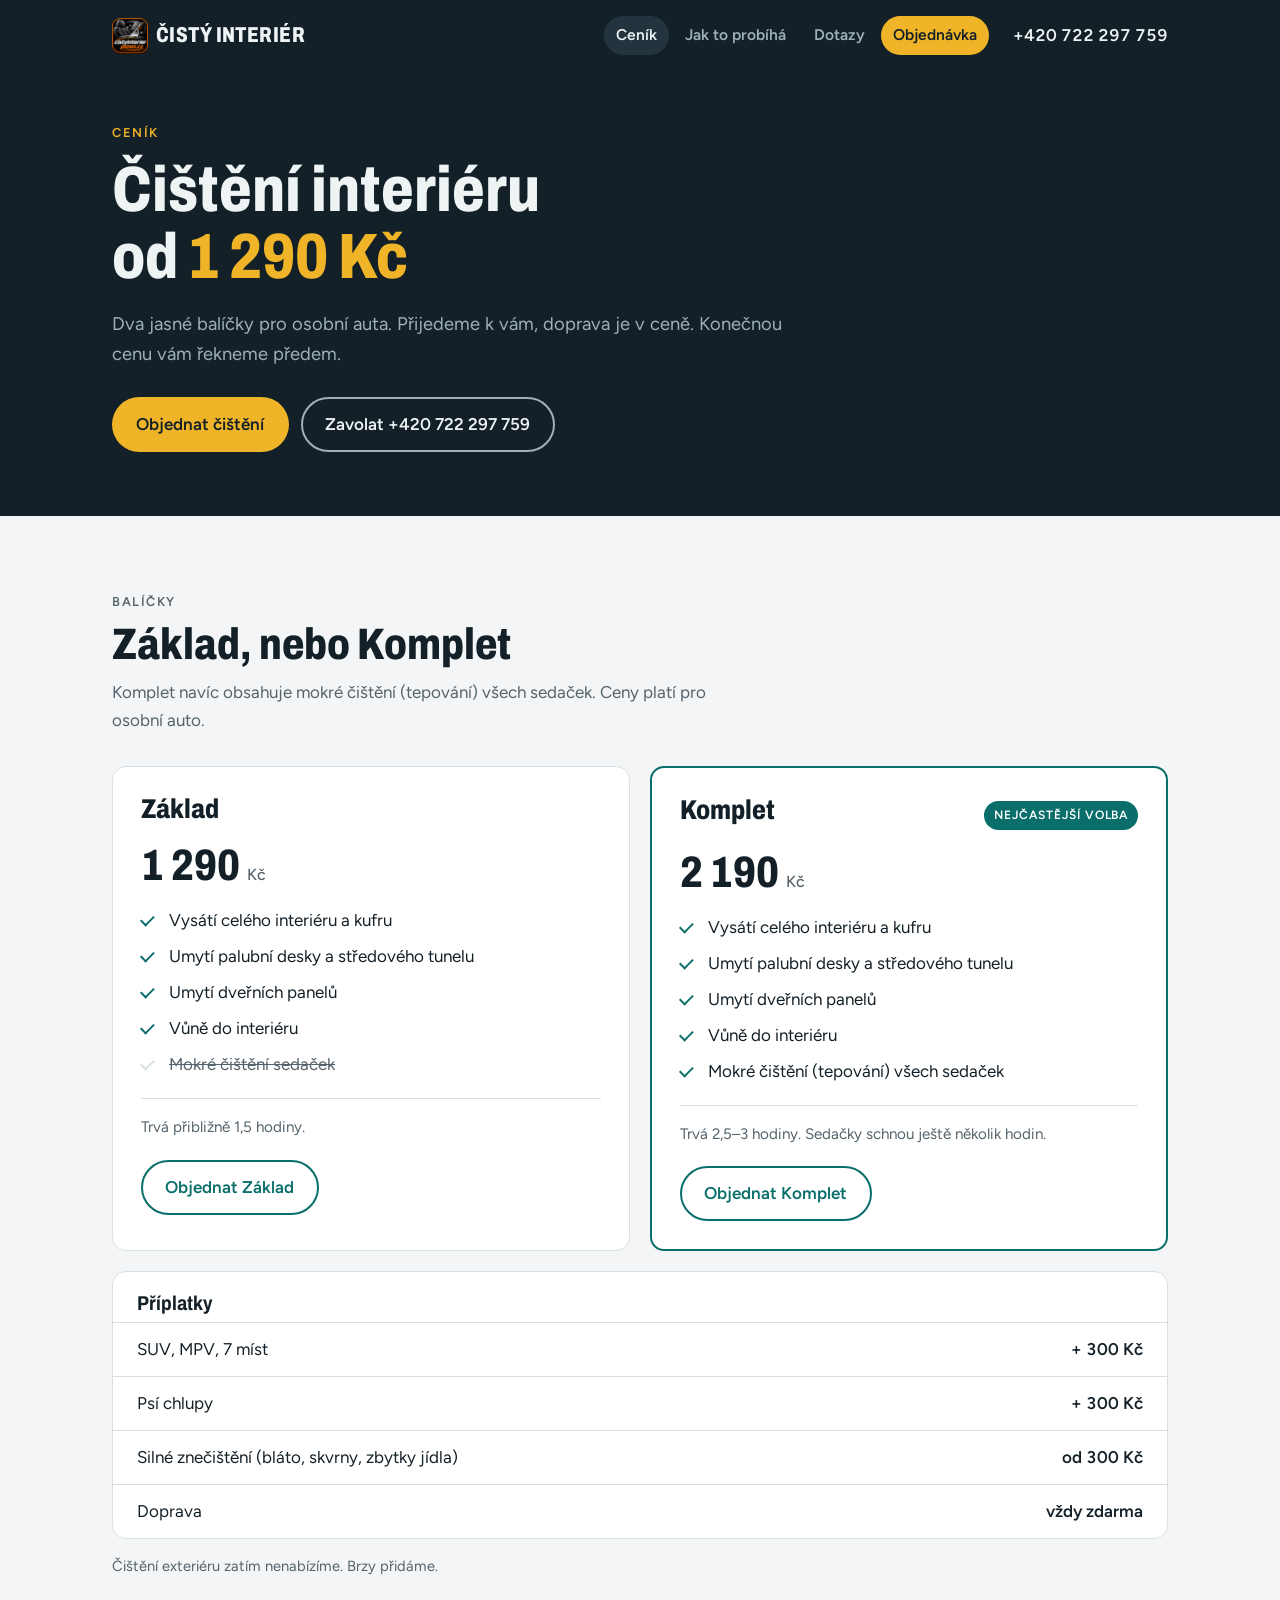
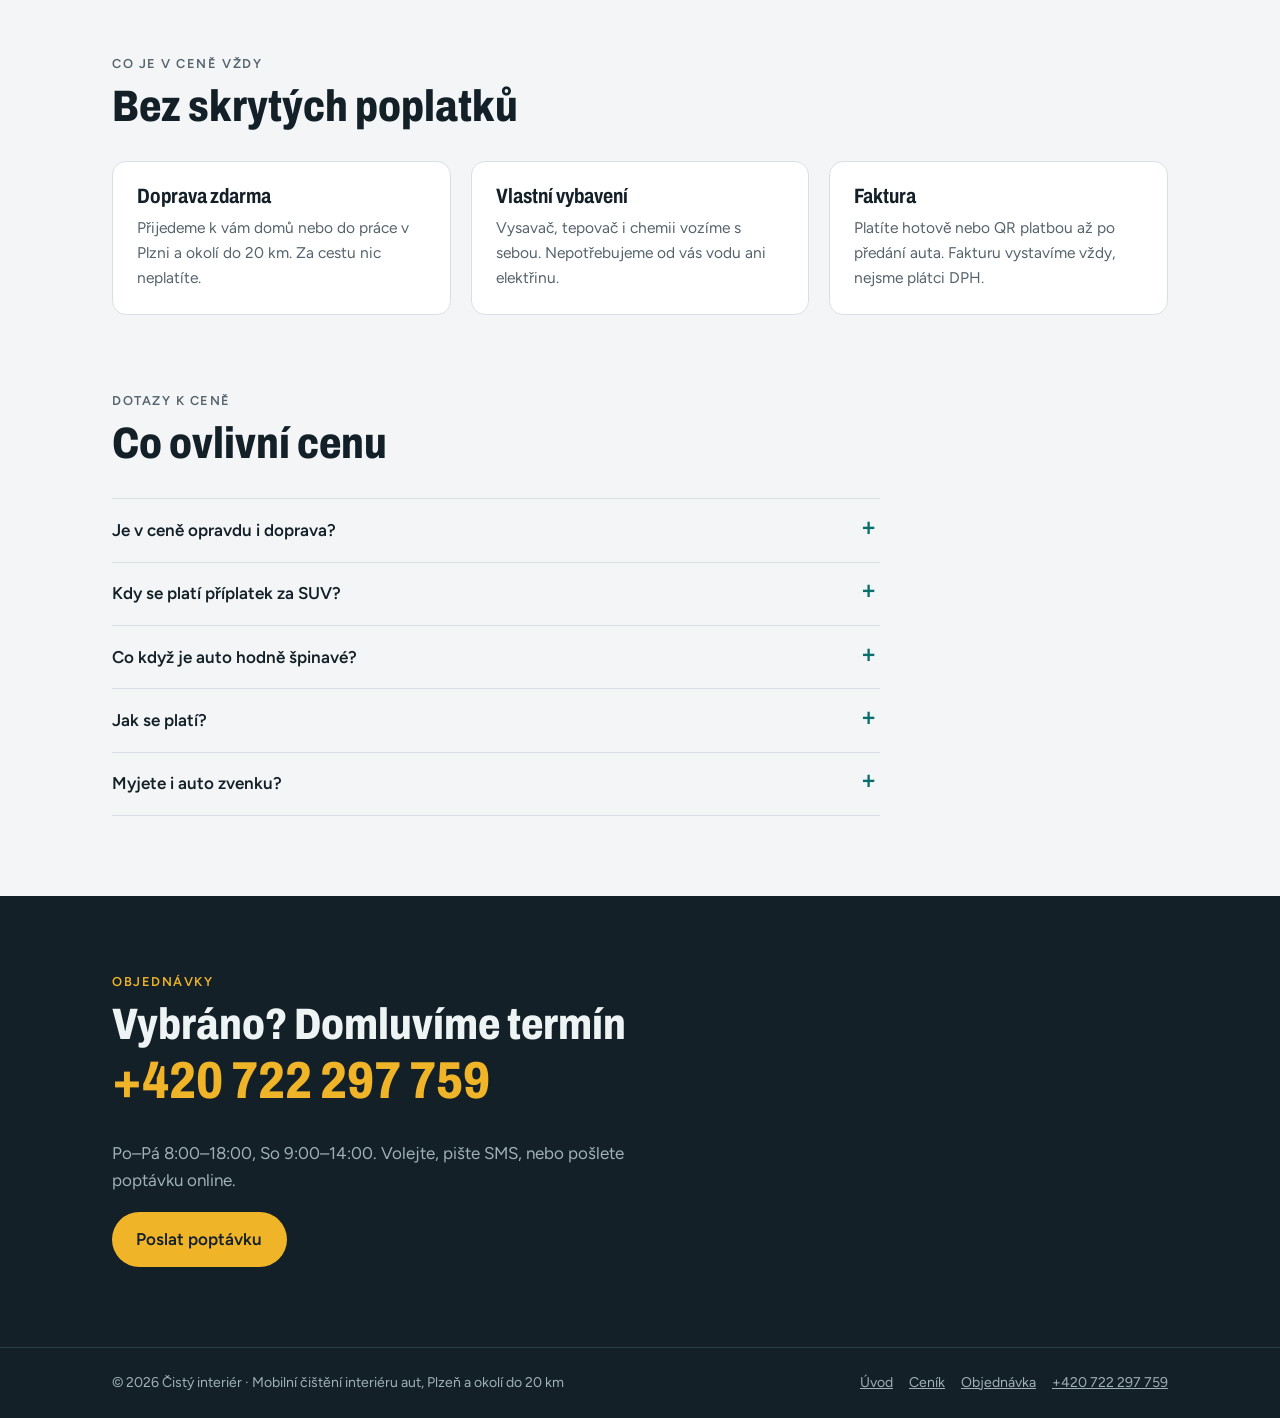
==== cenik.html @ ee3aa47a "Add Ceník and Objednávka pages, navbar, shared CSS/JS" ====
<!doctype html>
<html lang="cs">
<head>
<!-- Google tag (gtag.js) -->
<script async src="https://www.googletagmanager.com/gtag/js?id=AW-18550688496"></script>
<script>
  window.dataLayer = window.dataLayer || [];
  function gtag(){dataLayer.push(arguments);}
  gtag('js', new Date());

  gtag('config', 'AW-18550688496');
</script>
<meta charset="utf-8">
<meta name="viewport" content="width=device-width, initial-scale=1, viewport-fit=cover">
<title>Ceník čištění interiéru auta Plzeň | Čistý interiér</title>
<meta name="description" content="Ceník mobilního čištění interiéru auta v Plzni: Základ 1 290 Kč, Komplet s tepováním sedaček 2 190 Kč. Doprava vždy zdarma.">
<meta property="og:title" content="Ceník – Čistý interiér Plzeň">
<meta property="og:description" content="Ceník mobilního čištění interiéru auta v Plzni: Základ 1 290 Kč, Komplet s tepováním sedaček 2 190 Kč. Doprava vždy zdarma.">
<meta property="og:locale" content="cs_CZ">
<meta property="og:url" content="https://cistyinterierplzen.cz/cenik">
<meta property="og:type" content="website">
<meta property="og:image" content="https://cistyinterierplzen.cz/og-image.jpg">
<meta property="og:image:width" content="1672">
<meta property="og:image:height" content="941">
<meta name="twitter:card" content="summary_large_image">
<meta name="theme-color" content="#142028">
<link rel="icon" href="/favicon.ico" sizes="any">
<link rel="icon" type="image/png" sizes="32x32" href="/favicon-32.png">
<link rel="apple-touch-icon" href="/apple-touch-icon.png">
<link rel="canonical" href="https://cistyinterierplzen.cz/cenik">
<link rel="preconnect" href="https://fonts.googleapis.com">
<link rel="preconnect" href="https://fonts.gstatic.com" crossorigin>
<link rel="stylesheet" href="https://fonts.googleapis.com/css2?family=Archivo:wdth,wght@75..100,600..800&family=Figtree:wght@400;500;600&display=swap">
<link rel="stylesheet" href="/site.css">
</head>
<body>

<header class="top">
  <div class="wrap">
    <div class="top-bar">
      <a class="logo" href="/"><img class="logo-img" src="/favicon-32.png" srcset="/apple-touch-icon.png 2x" width="36" height="36" alt="">Čistý interiér</a>
      <nav class="nav" aria-label="Hlavní menu">
        <a href="/cenik" aria-current="page">Ceník</a>
        <a href="/#prubeh">Jak to probíhá</a>
        <a href="/#dotazy">Dotazy</a>
        <a href="/objednavka" class="nav-cta">Objednávka</a>
      </nav>
      <a class="top-phone" href="tel:+420722297759">+420 722 297 759</a>
    </div>
    <div class="page-hero">
      <p class="eyebrow" style="color:var(--signal)">Ceník</p>
      <h1>Čištění interiéru od <em>1 290 Kč</em></h1>
      <p class="lead">Dva jasné balíčky pro osobní auta. Přijedeme k vám, doprava je v ceně. Konečnou cenu vám řekneme předem.</p>
      <div class="cta-row">
        <a class="btn btn-primary" href="/objednavka">Objednat čištění</a>
        <a class="btn btn-ghost" href="tel:+420722297759">Zavolat +420 722 297 759</a>
      </div>
    </div>
  </div>
</header>

<main>
<section>
  <div class="wrap">
    <div class="section-head">
      <p class="eyebrow">Balíčky</p>
      <h2>Základ, nebo Komplet</h2>
      <p>Komplet navíc obsahuje mokré čištění (tepování) všech sedaček. Ceny platí pro osobní auto.</p>
    </div>
    <div class="prices">
      <article class="price">
        <div class="price-top"><h3>Základ</h3></div>
        <div class="amount">1 290 <small>Kč</small></div>
        <ul>
          <li>Vysátí celého interiéru a kufru</li>
          <li>Umytí palubní desky a středového tunelu</li>
          <li>Umytí dveřních panelů</li>
          <li>Vůně do interiéru</li>
          <li class="no">Mokré čištění sedaček</li>
        </ul>
        <p class="time">Trvá přibližně 1,5 hodiny.</p>
        <a class="btn btn-outline" href="/objednavka?balicek=zaklad">Objednat Základ</a>
      </article>
      <article class="price featured">
        <div class="price-top"><h3>Komplet</h3><span class="tag">Nejčastější volba</span></div>
        <div class="amount">2 190 <small>Kč</small></div>
        <ul>
          <li>Vysátí celého interiéru a kufru</li>
          <li>Umytí palubní desky a středového tunelu</li>
          <li>Umytí dveřních panelů</li>
          <li>Vůně do interiéru</li>
          <li>Mokré čištění (tepování) všech sedaček</li>
        </ul>
        <p class="time">Trvá 2,5–3 hodiny. Sedačky schnou ještě několik hodin.</p>
        <a class="btn btn-outline" href="/objednavka?balicek=komplet">Objednat Komplet</a>
      </article>
    </div>
    <div class="extras">
      <table>
        <caption>Příplatky</caption>
        <tbody>
          <tr><td>SUV, MPV, 7 míst</td><td>+ 300 Kč</td></tr>
          <tr><td>Psí chlupy</td><td>+ 300 Kč</td></tr>
          <tr><td>Silné znečištění (bláto, skvrny, zbytky jídla)</td><td>od 300 Kč</td></tr>
          <tr><td>Doprava</td><td>vždy zdarma</td></tr>
        </tbody>
      </table>
    </div>
    <p class="note">Čištění exteriéru zatím nenabízíme. Brzy přidáme.</p>
  </div>
</section>

<section style="padding-top:0">
  <div class="wrap">
    <div class="section-head">
      <p class="eyebrow">Co je v ceně vždy</p>
      <h2>Bez skrytých poplatků</h2>
    </div>
    <div class="cards">
      <div class="card">
        <h3>Doprava zdarma</h3>
        <p>Přijedeme k vám domů nebo do práce v Plzni a okolí do 20 km. Za cestu nic neplatíte.</p>
      </div>
      <div class="card">
        <h3>Vlastní vybavení</h3>
        <p>Vysavač, tepovač i chemii vozíme s sebou. Nepotřebujeme od vás vodu ani elektřinu.</p>
      </div>
      <div class="card">
        <h3>Faktura</h3>
        <p>Platíte hotově nebo QR platbou až po předání auta. Fakturu vystavíme vždy, nejsme plátci DPH.</p>
      </div>
    </div>
  </div>
</section>

<section style="padding-top:0">
  <div class="wrap">
    <div class="section-head">
      <p class="eyebrow">Dotazy k ceně</p>
      <h2>Co ovlivní cenu</h2>
    </div>
    <div class="faq">
      <details>
        <summary>Je v ceně opravdu i doprava?</summary>
        <p>Ano. Za dopravu v Plzni a okolí do 20 km neplatíte nic navíc.</p>
      </details>
      <details>
        <summary>Kdy se platí příplatek za SUV?</summary>
        <p>U větších aut – SUV, MPV a vozů se 7 místy – je víc sedaček i plochy, proto + 300 Kč.</p>
      </details>
      <details>
        <summary>Co když je auto hodně špinavé?</summary>
        <p>Bláto, skvrny nebo zbytky jídla znamenají víc práce. Příplatek od 300 Kč vám řekneme předem, ideálně podle fotky.</p>
      </details>
      <details>
        <summary>Jak se platí?</summary>
        <p>Hotově nebo QR platbou na místě po předání auta. Vždy vystavíme fakturu, nejsme plátci DPH.</p>
      </details>
      <details>
        <summary>Myjete i auto zvenku?</summary>
        <p>Zatím ne, čistíme jen interiér. Čištění exteriéru brzy přidáme.</p>
      </details>
    </div>
  </div>
</section>
</main>

<section class="contact">
  <div class="wrap contact-grid">
    <div>
      <p class="eyebrow" style="color:var(--signal)">Objednávky</p>
      <h2 style="margin-top:0.75rem">Vybráno? Domluvíme termín</h2>
      <a class="big-phone" href="tel:+420722297759">+420 722 297 759</a>
      <p>Po–Pá 8:00–18:00, So 9:00–14:00. Volejte, pište SMS, nebo pošlete poptávku online.</p>
      <div class="cta-row" style="margin-top:1rem">
        <a class="btn btn-primary" href="/objednavka">Poslat poptávku</a>
      </div>
    </div>
  </div>
</section>

<footer>
  <div class="wrap">
    <span>© 2026 Čistý interiér · Mobilní čištění interiéru aut, Plzeň a okolí do 20 km</span>
    <nav aria-label="Odkazy v patičce"><a href="/">Úvod</a><a href="/cenik">Ceník</a><a href="/objednavka">Objednávka</a><a href="tel:+420722297759">+420 722 297 759</a></nav>
  </div>
</footer>

<script src="/site.js" defer></script>
</body>
</html>
---- site.css ----
/* Čistý interiér – sdílené styly pro všechny stránky. */
:root {
  --bg: #f3f5f6;
  --surface: #ffffff;
  --ink: #142028;
  --muted: #55636c;
  --line: #d9e0e3;
  --accent: #0a6e6a;
  --accent-ink: #ffffff;
  --signal: #f0b429;
  --band: #142028;
  --band-ink: #eef3f4;
  --band-muted: #9fb0b8;
  --display: "Archivo", "Arial Narrow", system-ui, sans-serif;
  --body: "Figtree", system-ui, -apple-system, "Segoe UI", sans-serif;
  color-scheme: light;
}
@media (prefers-color-scheme: dark) {
  :root:not([data-theme="light"]) {
    --bg: #0f171c; --surface: #17222a; --ink: #e8eef0; --muted: #9fb0b8; --line: #26353e;
    --accent: #3fb8b0; --accent-ink: #08201f; --signal: #f0b429; --band: #0a1115; --band-ink: #eef3f4; --band-muted: #8a9ca5;
    color-scheme: dark;
  }
}
:root[data-theme="dark"] {
  --bg: #0f171c; --surface: #17222a; --ink: #e8eef0; --muted: #9fb0b8; --line: #26353e;
  --accent: #3fb8b0; --accent-ink: #08201f; --signal: #f0b429; --band: #0a1115; --band-ink: #eef3f4; --band-muted: #8a9ca5;
  color-scheme: dark;
}

* { box-sizing: border-box; }
html { -webkit-text-size-adjust: 100%; scroll-behavior: smooth; }
@media (prefers-reduced-motion: reduce) { html { scroll-behavior: auto; } }
body {
  margin: 0; background: var(--bg); color: var(--ink);
  font: 400 1.0625rem/1.6 var(--body);
}
img { max-width: 100%; }
a { color: var(--accent); }
a:focus-visible, button:focus-visible, summary:focus-visible { outline: 3px solid var(--signal); outline-offset: 3px; border-radius: 4px; }
[id] { scroll-margin-top: 1rem; }

.wrap {
  max-width: 68rem; margin: 0 auto;
  padding-left: max(16px, env(safe-area-inset-left, 0px));
  padding-right: max(16px, env(safe-area-inset-right, 0px));
}
h1, h2, h3 { font-family: var(--display); font-stretch: 80%; line-height: 1.05; text-wrap: balance; margin: 0; }
h2 { font-size: clamp(2rem, 5vw, 2.75rem); font-weight: 800; }
.eyebrow { font: 600 0.8rem/1 var(--body); letter-spacing: 0.12em; text-transform: uppercase; color: var(--accent); margin: 0; }
section { padding-block: clamp(3rem, 8vw, 5rem); }
.section-head { display: grid; gap: 0.75rem; margin-bottom: 2rem; max-width: 40rem; }
.section-head p { margin: 0; color: var(--muted); }

/* Header + navigation */
.top { background: var(--band); color: var(--band-ink); }
.top-bar { display: flex; justify-content: space-between; align-items: center; gap: 0.5rem 1.5rem; padding-block: 1rem; flex-wrap: wrap; }
.logo { font: 800 1.35rem/1 var(--display); font-stretch: 75%; letter-spacing: 0.02em; text-transform: uppercase; color: var(--band-ink); text-decoration: none; display: flex; align-items: center; gap: 0.5rem; }
.logo-img { width: 2.25rem; height: 2.25rem; border-radius: 8px; flex: none; }
.top-phone { color: var(--band-ink); text-decoration: none; font-weight: 600; font-variant-numeric: tabular-nums; white-space: nowrap; }
.nav { display: flex; align-items: center; gap: 0.25rem; margin-left: auto; }
.nav a { color: var(--band-muted); text-decoration: none; font-weight: 600; font-size: 0.97rem; padding: 0.45rem 0.75rem; border-radius: 999px; white-space: nowrap; }
.nav a:hover { color: var(--band-ink); }
.nav a[aria-current="page"] { color: var(--band-ink); background: #24343e; }
.nav a.nav-cta { background: var(--signal); color: #142028; }
.nav a.nav-cta[aria-current="page"] { background: var(--signal); color: #142028; }
@media (max-width: 860px) {
  .nav { order: 3; width: calc(100% + 1.2rem); margin: 0 -0.6rem; overflow-x: auto; scrollbar-width: none; -webkit-overflow-scrolling: touch; }
  .nav::-webkit-scrollbar { display: none; }
}
@media (max-width: 560px) {
  .top-bar { flex-wrap: wrap; row-gap: 0.75rem; }
  .logo { font-size: 1.1rem; }
  .logo-img { width: 1.9rem; height: 1.9rem; }
  .nav { gap: 0; }
  .nav a { font-size: 0.9rem; padding: 0.45rem 0.6rem; }
}

.banner { margin: 0 0 clamp(2.5rem, 6vw, 4rem); }
.banner img { display: block; width: 100%; height: auto; border-radius: 14px; }

/* Hero (homepage) */
.hero { padding-block: clamp(2.5rem, 7vw, 4.5rem) clamp(3rem, 8vw, 5rem); display: grid; gap: 2.5rem; grid-template-columns: minmax(0, 1.3fr) minmax(0, 1fr); align-items: end; }
.hero h1 { font-size: clamp(2.6rem, 8vw, 4.75rem); font-weight: 800; }
.hero h1 em, .page-hero h1 em { font-style: normal; color: var(--signal); }
.hero-lead { color: var(--band-muted); font-size: 1.15rem; max-width: 34rem; margin: 1.25rem 0 2rem; }
.cta-row { display: flex; flex-wrap: wrap; gap: 0.75rem; }
.btn { display: inline-flex; align-items: center; justify-content: center; min-height: 3rem; padding: 0.75rem 1.4rem; border-radius: 999px; font-weight: 600; text-decoration: none; border: 2px solid transparent; }
.btn-primary { background: var(--signal); color: #142028; }
.btn-ghost { border-color: var(--band-muted); color: var(--band-ink); }
.btn-outline { border-color: var(--accent); color: var(--accent); }
.hero-facts { list-style: none; margin: 0; padding: 0; display: grid; gap: 0; border-top: 1px solid #2c3c46; }
.hero-facts li { display: flex; justify-content: space-between; gap: 1rem; padding: 0.9rem 0; border-bottom: 1px solid #2c3c46; }
.hero-facts span { color: var(--band-muted); }
.hero-facts strong { font-family: var(--display); font-stretch: 85%; font-size: 1.2rem; font-variant-numeric: tabular-nums; text-align: right; }

/* Page hero (subpages) */
.page-hero { padding-block: clamp(2rem, 6vw, 3.5rem) clamp(2.5rem, 7vw, 4rem); max-width: 44rem; }
.page-hero h1 { font-size: clamp(2.4rem, 7vw, 4rem); font-weight: 800; margin-top: 1rem; }
.page-hero p.lead { color: var(--band-muted); font-size: 1.15rem; margin: 1.25rem 0 0; }
.page-hero .cta-row { margin-top: 1.75rem; }

/* What's included */
.includes { display: grid; grid-template-columns: repeat(4, minmax(0, 1fr)); gap: 1px; background: var(--line); border: 1px solid var(--line); border-radius: 14px; overflow: hidden; }
.include { background: var(--surface); padding: 1.5rem; display: grid; gap: 0.5rem; align-content: start; }
.include svg { width: 2rem; height: 2rem; stroke: var(--accent); fill: none; stroke-width: 1.8; stroke-linecap: round; stroke-linejoin: round; }
.include h3 { font-size: 1.35rem; font-weight: 700; }
.include p { margin: 0; color: var(--muted); font-size: 0.97rem; }

/* Pricing */
.prices { display: grid; grid-template-columns: repeat(2, minmax(0, 1fr)); gap: 1.25rem; }
.price { background: var(--surface); border: 1px solid var(--line); border-radius: 14px; padding: 1.75rem; display: grid; gap: 1.25rem; align-content: start; }
.price.featured { border: 2px solid var(--accent); }
.price-top { display: flex; justify-content: space-between; align-items: baseline; gap: 1rem; flex-wrap: wrap; }
.price h3 { font-size: 1.7rem; font-weight: 800; }
.tag { font-size: 0.75rem; font-weight: 600; letter-spacing: 0.08em; text-transform: uppercase; background: var(--accent); color: var(--accent-ink); padding: 0.3rem 0.6rem; border-radius: 999px; }
.amount { font: 800 2.75rem/1 var(--display); font-stretch: 80%; font-variant-numeric: tabular-nums; }
.amount small { font: 500 1rem var(--body); color: var(--muted); }
.price ul { list-style: none; margin: 0; padding: 0; display: grid; gap: 0.55rem; }
.price li { display: grid; grid-template-columns: 1.25rem minmax(0, 1fr); gap: 0.5rem; }
.price li::before { content: ""; width: 0.7rem; height: 0.4rem; border-left: 2px solid var(--accent); border-bottom: 2px solid var(--accent); transform: rotate(-45deg); margin-top: 0.5rem; }
.price li.no { color: var(--muted); text-decoration: line-through; }
.price li.no::before { border-color: var(--line); }
.price .time { color: var(--muted); font-size: 0.95rem; border-top: 1px solid var(--line); padding-top: 1rem; margin: 0; }
.price .btn { justify-self: start; }

.extras { margin-top: 1.25rem; background: var(--surface); border: 1px solid var(--line); border-radius: 14px; overflow-x: auto; }
.extras table { width: 100%; border-collapse: collapse; min-width: 18rem; }
.extras caption { text-align: left; padding: 1.25rem 1.5rem 0.5rem; font: 700 1.25rem var(--display); font-stretch: 85%; }
.extras td { padding: 0.8rem 1.5rem; border-top: 1px solid var(--line); }
.extras td:last-child { text-align: right; font-weight: 600; font-variant-numeric: tabular-nums; white-space: nowrap; }
.note { color: var(--muted); font-size: 0.92rem; margin: 1rem 0 0; }
.more-link { margin: 1.5rem 0 0; font-weight: 600; }

/* Info cards (subpages) */
.cards { display: grid; grid-template-columns: repeat(3, minmax(0, 1fr)); gap: 1.25rem; }
.card { background: var(--surface); border: 1px solid var(--line); border-radius: 14px; padding: 1.5rem; display: grid; gap: 0.5rem; align-content: start; }
.card h3 { font-size: 1.3rem; font-weight: 700; }
.card p { margin: 0; color: var(--muted); font-size: 0.97rem; }

/* Process */
.steps { list-style: none; margin: 0; padding: 0; display: grid; grid-template-columns: repeat(4, minmax(0, 1fr)); gap: 1.25rem; counter-reset: s; }
.step { counter-increment: s; display: grid; gap: 0.6rem; align-content: start; padding-top: 1.25rem; border-top: 3px solid var(--ink); }
.step::before { content: counter(s, decimal-leading-zero); font: 800 2.25rem/1 var(--display); font-stretch: 75%; color: var(--accent); }
.step h3 { font-size: 1.3rem; font-weight: 700; }
.step p { margin: 0; color: var(--muted); font-size: 0.97rem; }

/* FAQ */
.faq { display: grid; gap: 0; border-top: 1px solid var(--line); max-width: 48rem; }
.faq details { border-bottom: 1px solid var(--line); }
.faq summary { cursor: pointer; list-style: none; padding: 1.1rem 2.5rem 1.1rem 0; font-weight: 600; position: relative; }
.faq summary::-webkit-details-marker { display: none; }
.faq summary::after { content: "+"; position: absolute; right: 0.25rem; top: 0.85rem; font: 600 1.5rem var(--display); color: var(--accent); }
.faq details[open] summary::after { content: "–"; }
.faq details p { margin: 0 0 1.2rem; color: var(--muted); max-width: 42rem; }

/* Contact band + order form */
.contact { background: var(--band); color: var(--band-ink); }
.contact-grid { display: grid; grid-template-columns: minmax(0, 1.2fr) minmax(0, 1fr); gap: 2.5rem; align-items: start; }
.contact h2 { color: var(--band-ink); }
.contact p { color: var(--band-muted); }
.big-phone { display: inline-block; font: 800 clamp(2rem, 7vw, 3.25rem)/1 var(--display); font-stretch: 80%; color: var(--signal); text-decoration: none; font-variant-numeric: tabular-nums; margin: 0.5rem 0 1rem; }
.contact-list { list-style: none; margin: 1.5rem 0 0; padding: 0; display: grid; gap: 0; border-top: 1px solid #2c3c46; }
.contact-list li { display: flex; justify-content: space-between; gap: 1rem; padding: 0.8rem 0; border-bottom: 1px solid #2c3c46; color: var(--band-muted); }
.contact-list strong { color: var(--band-ink); text-align: right; }
.order { background: #1d2b34; border-radius: 14px; padding: 1.5rem; display: grid; gap: 1rem; }
.order h3 { font-size: 1.3rem; color: var(--band-ink); }
.order .row { display: grid; grid-template-columns: repeat(2, minmax(0, 1fr)); gap: 1rem; }
.field { display: grid; gap: 0.35rem; min-width: 0; }
.field label { font-size: 0.85rem; font-weight: 600; color: var(--band-muted); }
.field input, .field select, .field textarea { width: 100%; font: inherit; font-size: 1rem; color: #eef3f4; background: #142028; border: 1px solid #3a4c57; border-radius: 8px; padding: 0.7rem 0.8rem; }
.field input:focus, .field select:focus, .field textarea:focus { outline: 2px solid var(--signal); outline-offset: 1px; border-color: transparent; }
.field input[aria-invalid="true"] { border-color: #f07a6a; }
.hp { position: absolute; left: -9999px; width: 1px; height: 1px; overflow: hidden; }
.order button { justify-self: start; border: 0; cursor: pointer; font: inherit; font-weight: 600; }
.order button:disabled { opacity: 0.6; cursor: wait; }
.form-status { margin: 0; min-height: 1.5em; color: var(--band-ink); }
.form-status.ok { color: #7fd8a4; }
.form-status.err { color: #f6a394; }
@media (max-width: 560px) { .order .row { grid-template-columns: minmax(0, 1fr); } }

footer { background: var(--band); color: var(--band-muted); font-size: 0.88rem; border-top: 1px solid #2c3c46; }
footer .wrap { padding-block: 1.5rem; display: flex; justify-content: space-between; gap: 0.75rem 1.5rem; flex-wrap: wrap; }
footer nav { display: flex; gap: 1rem; flex-wrap: wrap; }
footer a { color: var(--band-muted); }

@media (max-width: 860px) {
  .hero, .contact-grid { grid-template-columns: minmax(0, 1fr); }
  .includes, .steps { grid-template-columns: repeat(2, minmax(0, 1fr)); }
  .cards { grid-template-columns: minmax(0, 1fr); }
}
@media (max-width: 560px) {
  .includes, .steps, .prices { grid-template-columns: minmax(0, 1fr); }
  .top-phone { font-size: 0.95rem; }
}
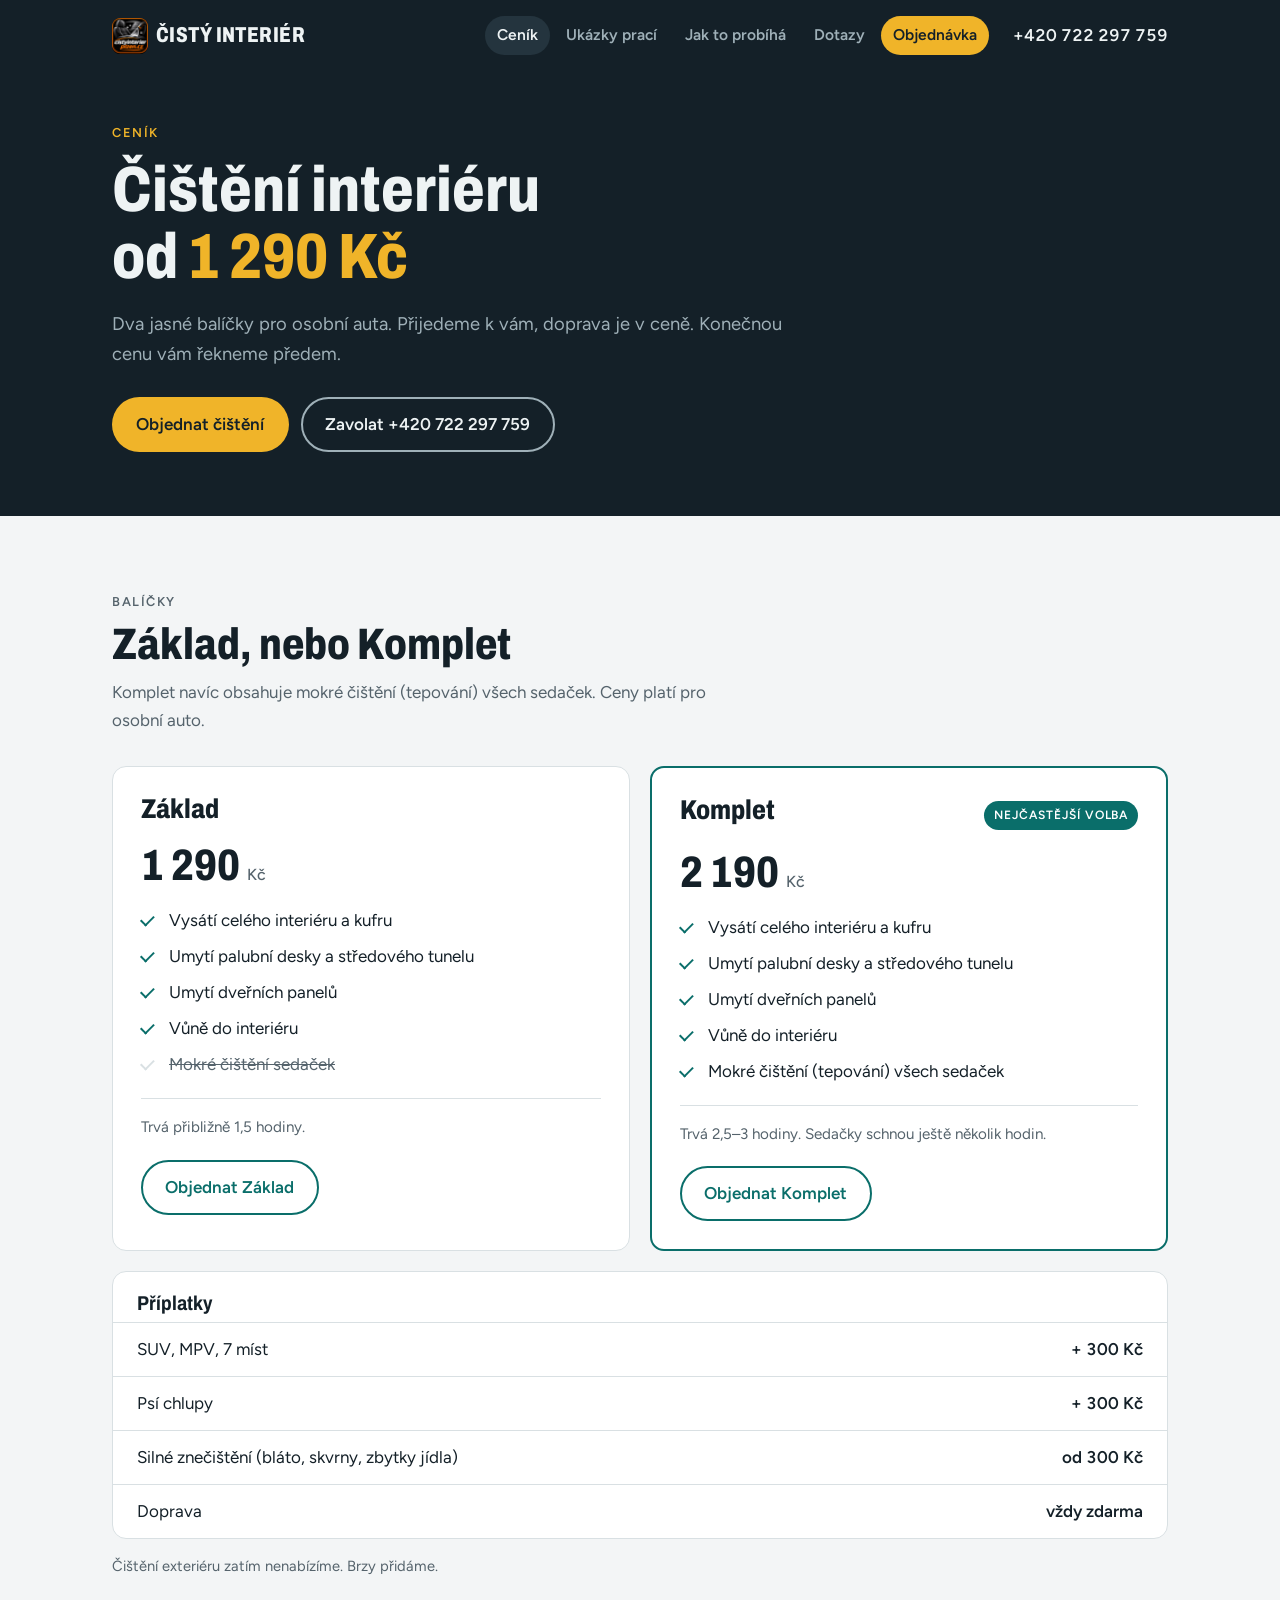
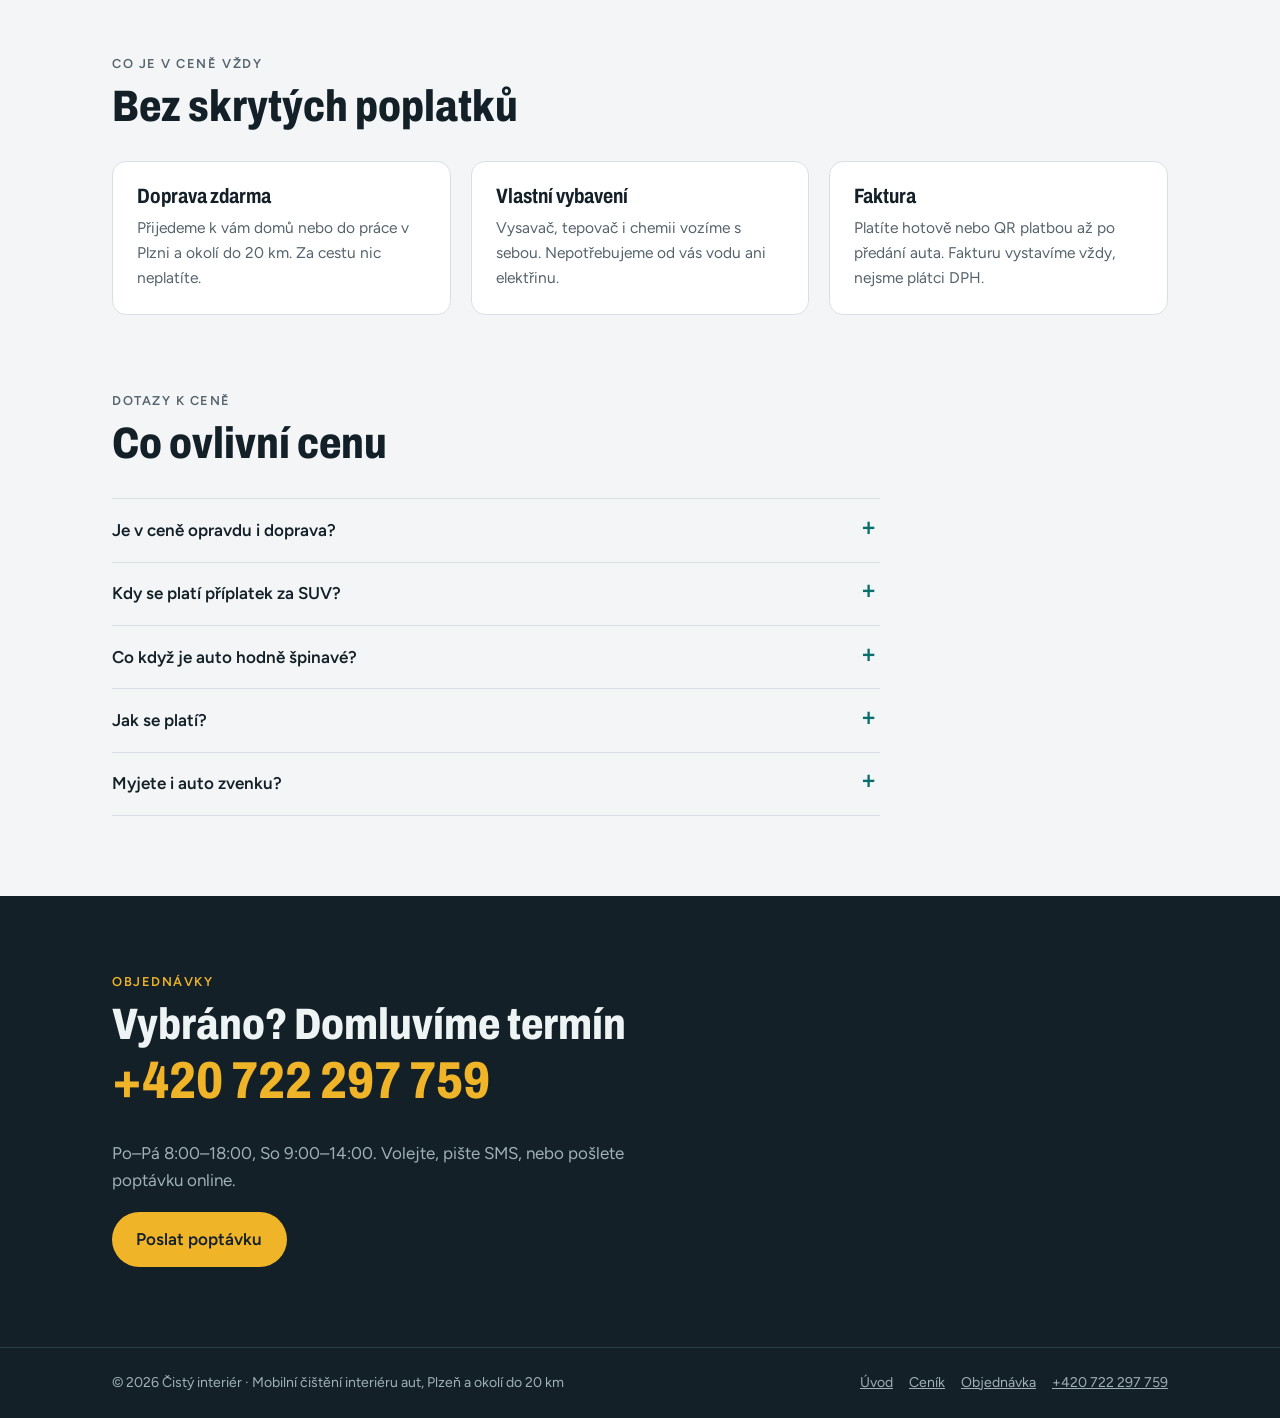
==== commit 0612ef16: "Add Ukázky prací section and menu link" ====
--- a/cenik.html
+++ b/cenik.html
@@ -41,6 +41,7 @@
       <a class="logo" href="/"><img class="logo-img" src="/favicon-32.png" srcset="/apple-touch-icon.png 2x" width="36" height="36" alt="">Čistý interiér</a>
       <nav class="nav" aria-label="Hlavní menu">
         <a href="/cenik" aria-current="page">Ceník</a>
+        <a href="/#ukazky">Ukázky prací</a>
         <a href="/#prubeh">Jak to probíhá</a>
         <a href="/#dotazy">Dotazy</a>
         <a href="/objednavka" class="nav-cta">Objednávka</a>
--- a/site.css
+++ b/site.css
@@ -193,3 +193,15 @@
   .includes, .steps, .prices { grid-template-columns: minmax(0, 1fr); }
   .top-phone { font-size: 0.95rem; }
 }
+
+/* Ukázky prací */
+.works { display: grid; grid-template-columns: repeat(3, minmax(0, 1fr)); gap: 1.25rem; }
+.work { background: var(--surface); border: 1px solid var(--line); border-radius: 14px; overflow: hidden; display: grid; align-content: start; }
+.work-photos { display: grid; grid-template-columns: 2fr 1fr; grid-template-rows: 1fr 1fr; gap: 2px; background: var(--line); aspect-ratio: 4 / 2.25; }
+.work-photos img { display: block; width: 100%; height: 100%; object-fit: cover; min-height: 0; }
+.work-photos img:first-child { grid-row: 1 / 3; }
+.work-text { padding: 1.1rem 1.25rem 1.35rem; display: grid; gap: 0.4rem; }
+.work h3 { font-size: 1.3rem; font-weight: 700; }
+.work h3 span { color: var(--muted); font-weight: 600; }
+.work p { margin: 0; color: var(--muted); font-size: 0.95rem; }
+@media (max-width: 860px) { .works { grid-template-columns: minmax(0, 1fr); max-width: 32rem; } }
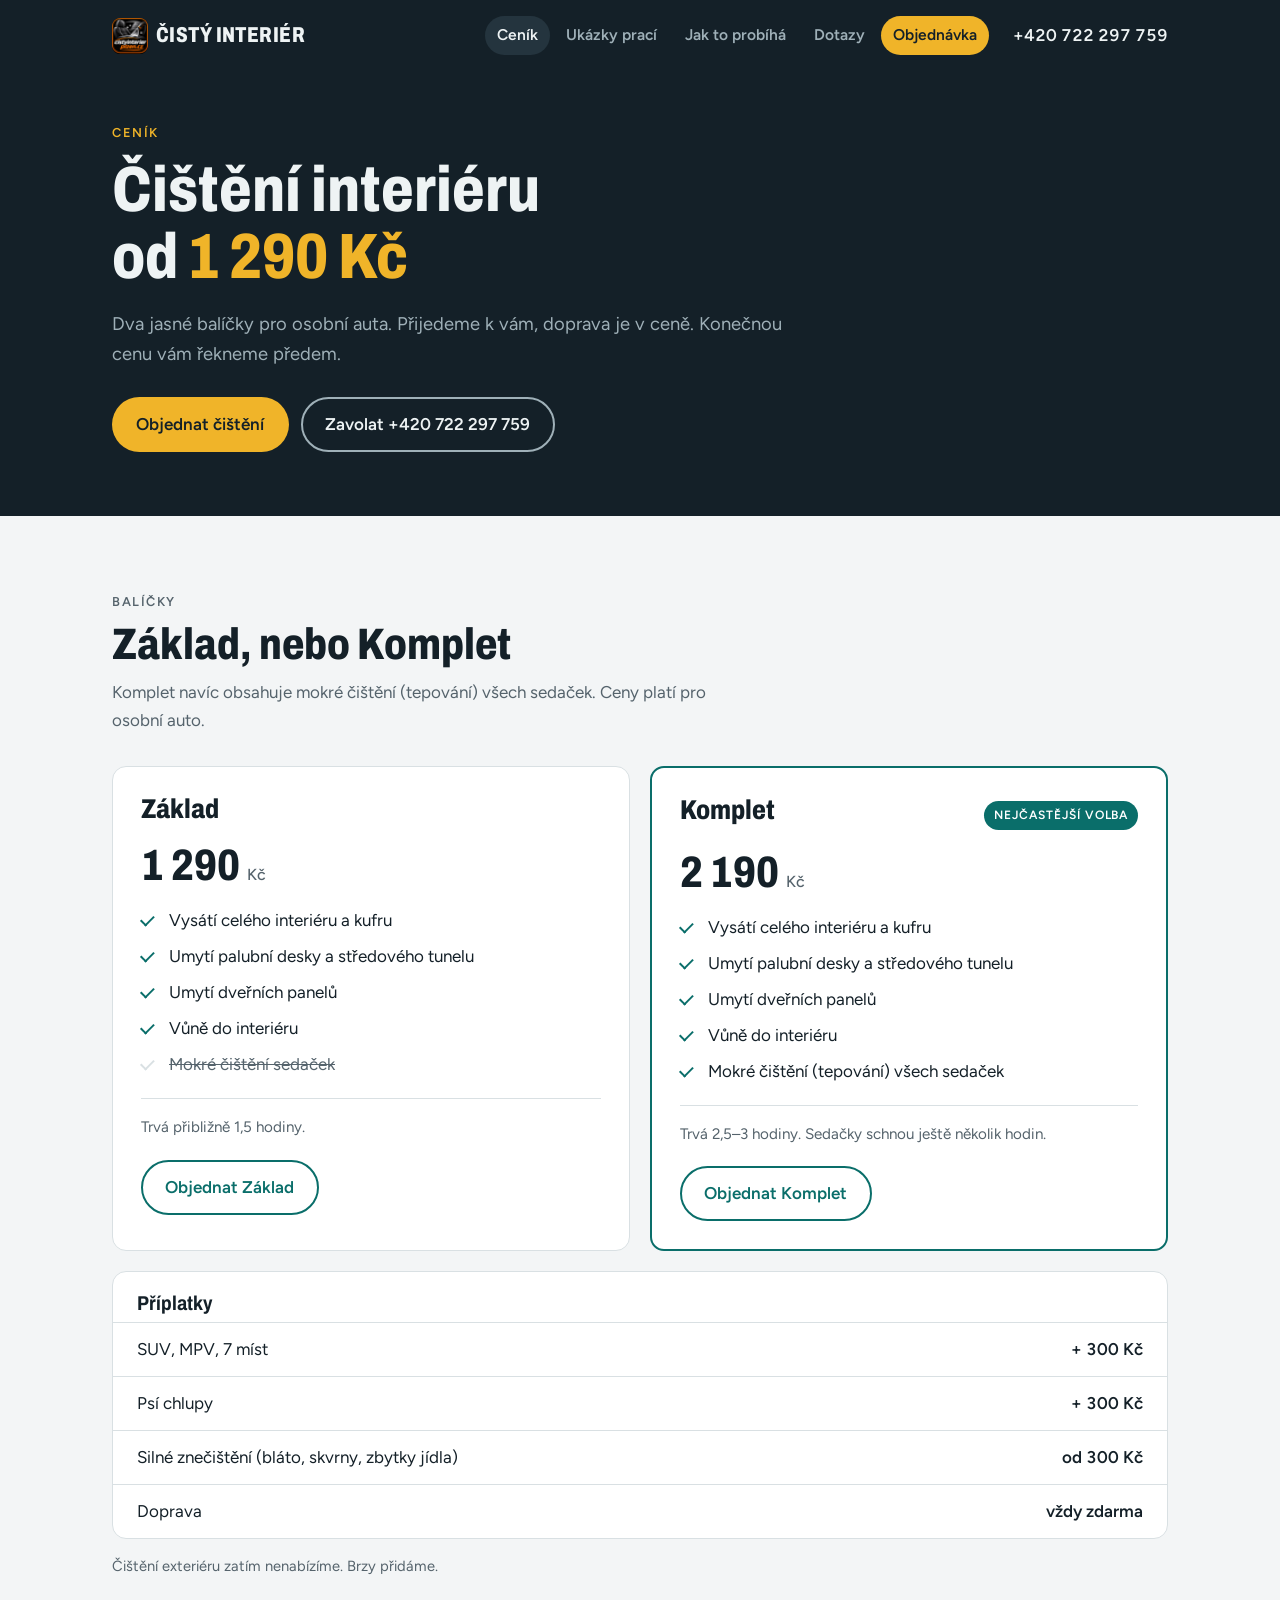
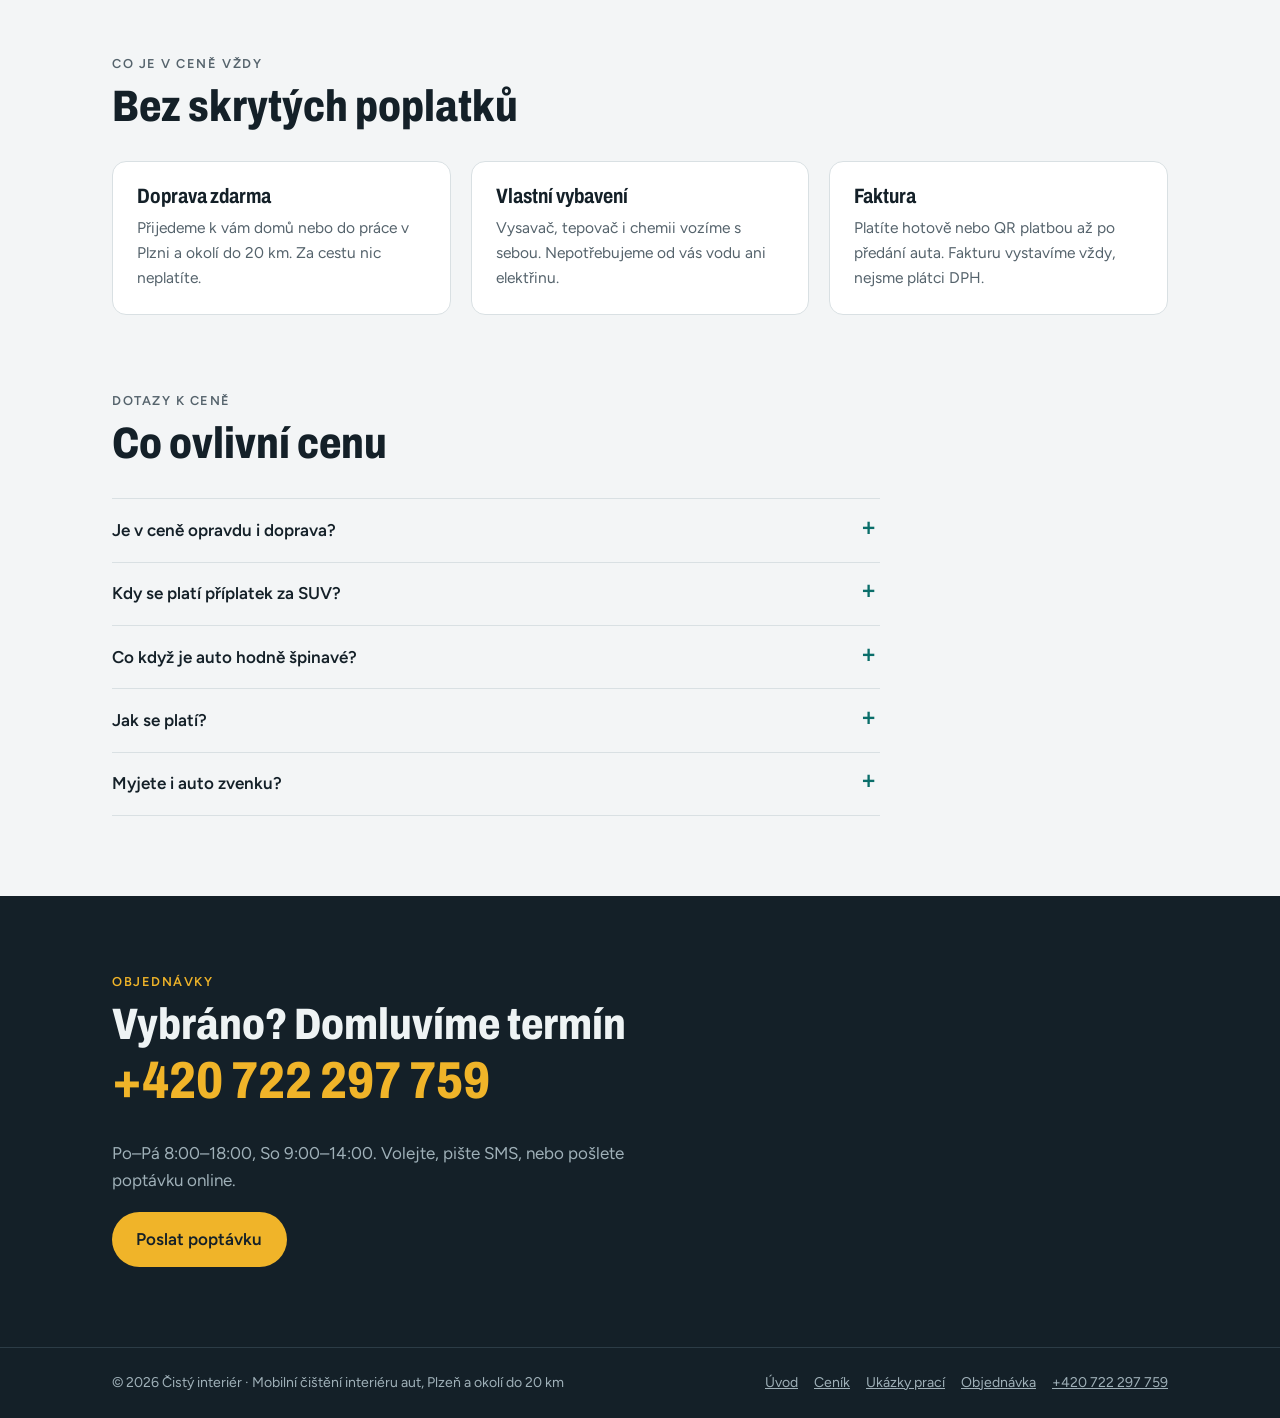
==== commit 4eb3c5ad: "Ukázky prací page with clickable cards and photo lightbox" ====
--- a/cenik.html
+++ b/cenik.html
@@ -31,7 +31,7 @@
 <link rel="preconnect" href="https://fonts.googleapis.com">
 <link rel="preconnect" href="https://fonts.gstatic.com" crossorigin>
 <link rel="stylesheet" href="https://fonts.googleapis.com/css2?family=Archivo:wdth,wght@75..100,600..800&family=Figtree:wght@400;500;600&display=swap">
-<link rel="stylesheet" href="/site.css">
+<link rel="stylesheet" href="/site.css?v=3">
 </head>
 <body>
 
@@ -41,7 +41,7 @@
       <a class="logo" href="/"><img class="logo-img" src="/favicon-32.png" srcset="/apple-touch-icon.png 2x" width="36" height="36" alt="">Čistý interiér</a>
       <nav class="nav" aria-label="Hlavní menu">
         <a href="/cenik" aria-current="page">Ceník</a>
-        <a href="/#ukazky">Ukázky prací</a>
+        <a href="/ukazky">Ukázky prací</a>
         <a href="/#prubeh">Jak to probíhá</a>
         <a href="/#dotazy">Dotazy</a>
         <a href="/objednavka" class="nav-cta">Objednávka</a>
@@ -183,10 +183,10 @@
 <footer>
   <div class="wrap">
     <span>© 2026 Čistý interiér · Mobilní čištění interiéru aut, Plzeň a okolí do 20 km</span>
-    <nav aria-label="Odkazy v patičce"><a href="/">Úvod</a><a href="/cenik">Ceník</a><a href="/objednavka">Objednávka</a><a href="tel:+420722297759">+420 722 297 759</a></nav>
+    <nav aria-label="Odkazy v patičce"><a href="/">Úvod</a><a href="/cenik">Ceník</a><a href="/ukazky">Ukázky prací</a><a href="/objednavka">Objednávka</a><a href="tel:+420722297759">+420 722 297 759</a></nav>
   </div>
 </footer>
 
-<script src="/site.js" defer></script>
+<script src="/site.js?v=3" defer></script>
 </body>
 </html>
--- a/site.css
+++ b/site.css
@@ -199,9 +199,41 @@
 .work { background: var(--surface); border: 1px solid var(--line); border-radius: 14px; overflow: hidden; display: grid; align-content: start; }
 .work-photos { display: grid; grid-template-columns: 2fr 1fr; grid-template-rows: 1fr 1fr; gap: 2px; background: var(--line); aspect-ratio: 4 / 2.25; }
 .work-photos img { display: block; width: 100%; height: 100%; object-fit: cover; min-height: 0; }
-.work-photos img:first-child { grid-row: 1 / 3; }
 .work-text { padding: 1.1rem 1.25rem 1.35rem; display: grid; gap: 0.4rem; }
 .work h3 { font-size: 1.3rem; font-weight: 700; }
 .work h3 span { color: var(--muted); font-weight: 600; }
 .work p { margin: 0; color: var(--muted); font-size: 0.95rem; }
 @media (max-width: 860px) { .works { grid-template-columns: minmax(0, 1fr); max-width: 32rem; } }
+.work-photo { display: block; min-height: 0; overflow: hidden; cursor: zoom-in; }
+.work-photo:first-child { grid-row: 1 / 3; }
+.work-photo img { transition: transform .25s ease; }
+.work-photo:hover img { transform: scale(1.04); }
+.work-open { all: unset; cursor: pointer; font: inherit; }
+.work-open::after { content: ""; position: absolute; inset: 0; }
+.work { position: relative; transition: box-shadow .2s ease, transform .2s ease; }
+.work:hover { box-shadow: 0 10px 28px rgba(20, 32, 40, .14); transform: translateY(-2px); }
+.work-photo, .work-open:focus-visible { position: relative; z-index: 1; }
+.work-open:focus-visible { outline: 3px solid var(--signal); outline-offset: 3px; border-radius: 4px; }
+.work-tags { list-style: none; margin: 0.35rem 0 0; padding: 0; display: flex; flex-wrap: wrap; gap: 0.4rem; }
+.work-tags li { font-size: 0.78rem; font-weight: 600; padding: 0.2rem 0.6rem; border-radius: 999px; background: var(--bg); border: 1px solid var(--line); color: var(--muted); }
+@media (prefers-reduced-motion: reduce) { .work, .work-photo img { transition: none; } .work:hover { transform: none; } }
+
+/* Lightbox */
+.lightbox { border: 0; padding: 0; background: transparent; max-width: 100vw; max-height: 100vh; width: 100vw; height: 100vh; margin: 0; }
+.lightbox::backdrop { background: rgba(8, 14, 18, .92); }
+.lightbox[open] { display: grid; grid-template-columns: 3.5rem minmax(0, 1fr) 3.5rem; align-items: center; }
+.lightbox figure { margin: 0; display: grid; justify-items: center; gap: 0.75rem; grid-column: 2; }
+.lightbox img { max-width: 100%; max-height: calc(100vh - 6rem); width: auto; height: auto; border-radius: 10px; box-shadow: 0 10px 40px rgba(0,0,0,.5); }
+.lightbox figcaption { color: #eef3f4; font-size: 0.95rem; text-align: center; padding-inline: 1rem; }
+.lightbox button { background: rgba(255,255,255,.12); color: #fff; border: 0; border-radius: 999px; width: 3rem; height: 3rem; font-size: 2rem; line-height: 1; cursor: pointer; justify-self: center; }
+.lightbox button:hover { background: rgba(255,255,255,.24); }
+.lightbox .lb-prev { grid-column: 1; grid-row: 1; }
+.lightbox .lb-next { grid-column: 3; grid-row: 1; }
+.lightbox .lb-close { position: fixed; top: 1rem; right: 1rem; z-index: 2; }
+@media (max-width: 600px) {
+  .lightbox[open] { grid-template-columns: minmax(0, 1fr); }
+  .lightbox figure { grid-column: 1; grid-row: 1; }
+  .lightbox .lb-prev, .lightbox .lb-next { position: fixed; bottom: 1.25rem; grid-column: auto; }
+  .lightbox .lb-prev { left: 1.25rem; } .lightbox .lb-next { right: 1.25rem; }
+  .lightbox img { max-height: calc(100vh - 9rem); }
+}
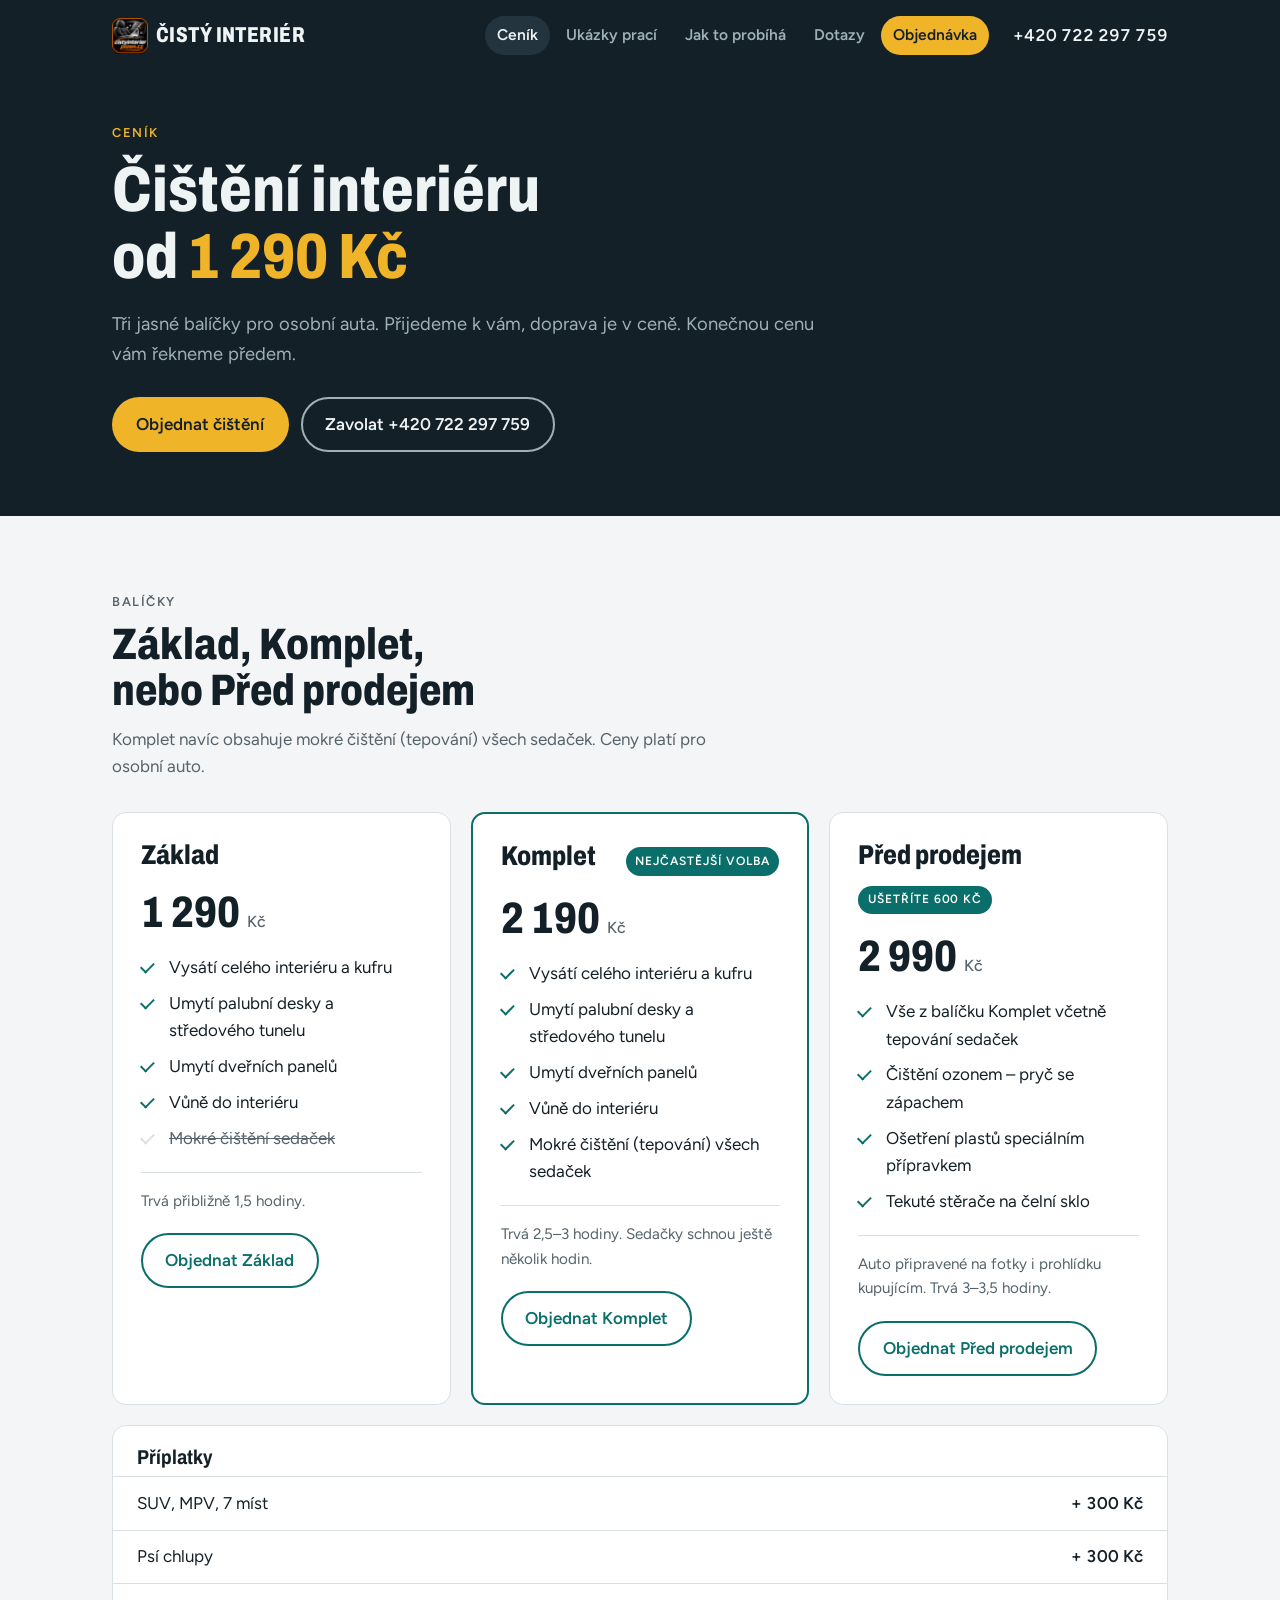
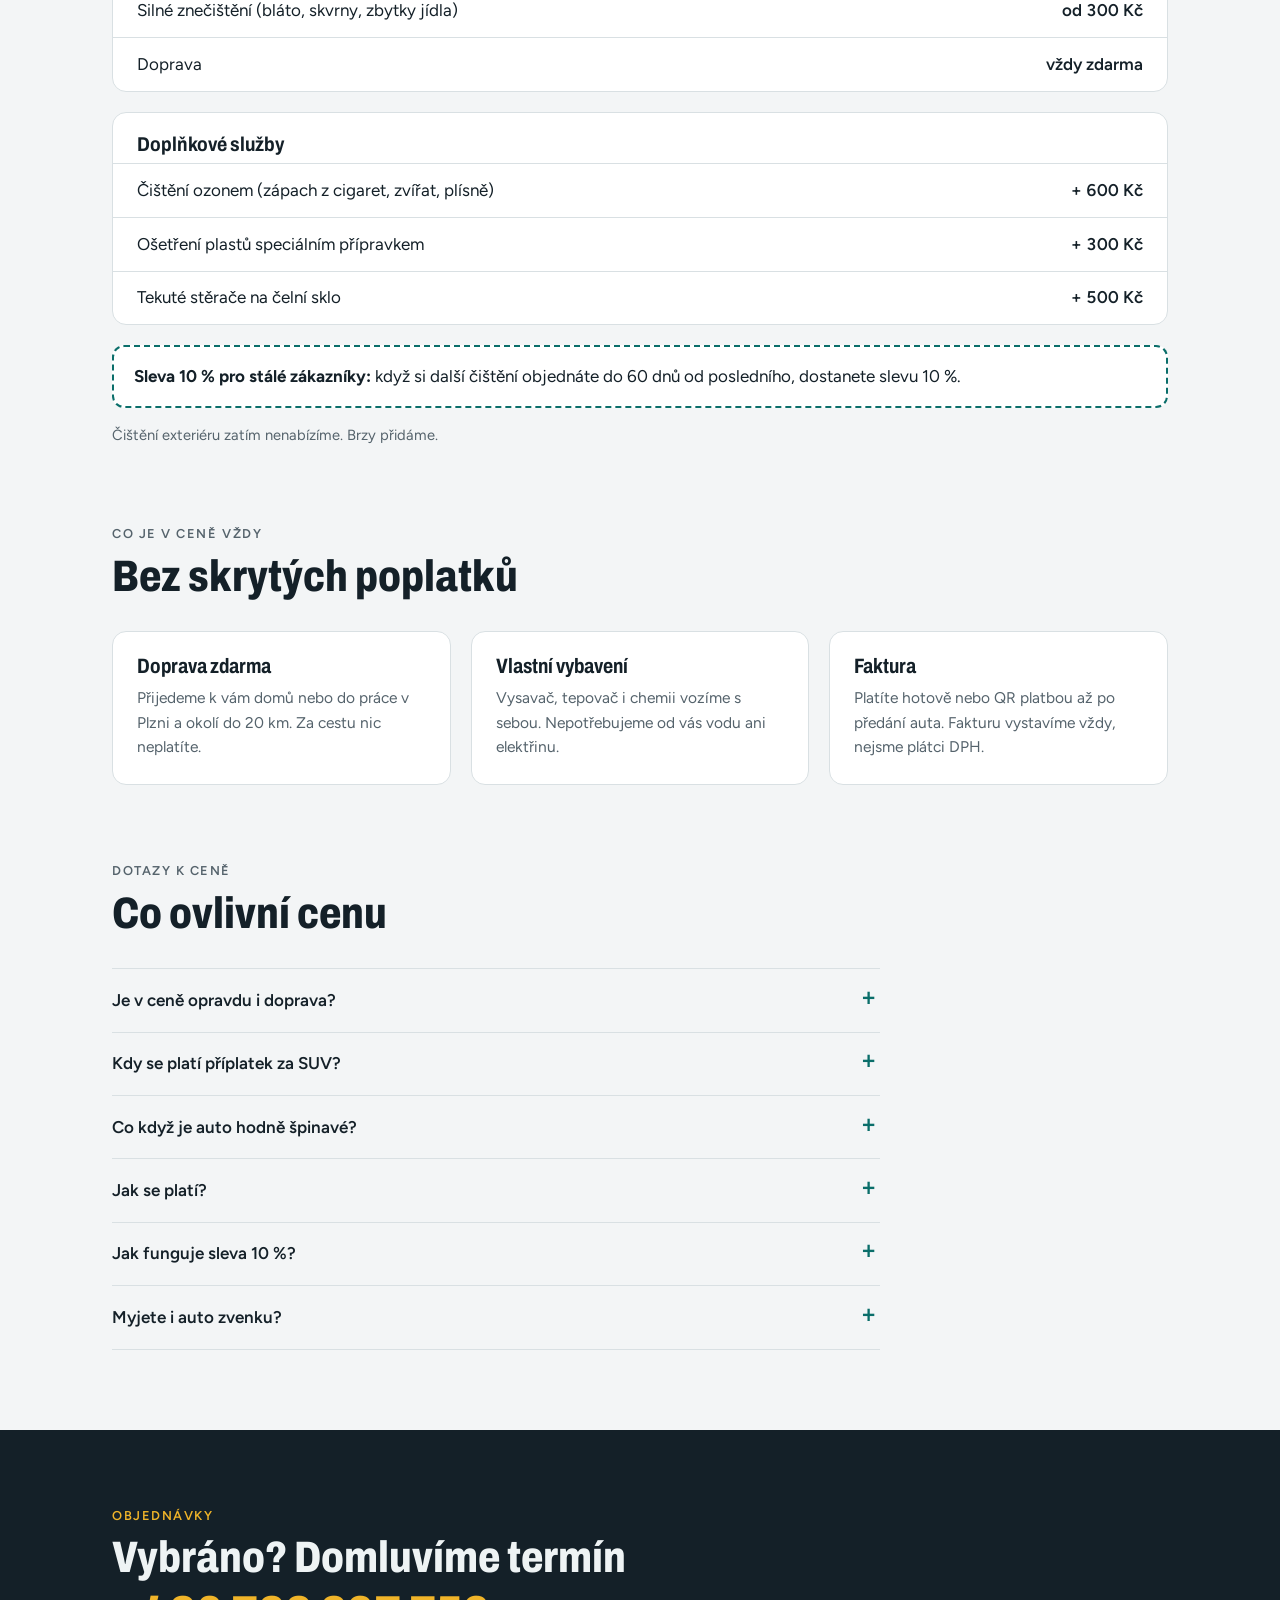
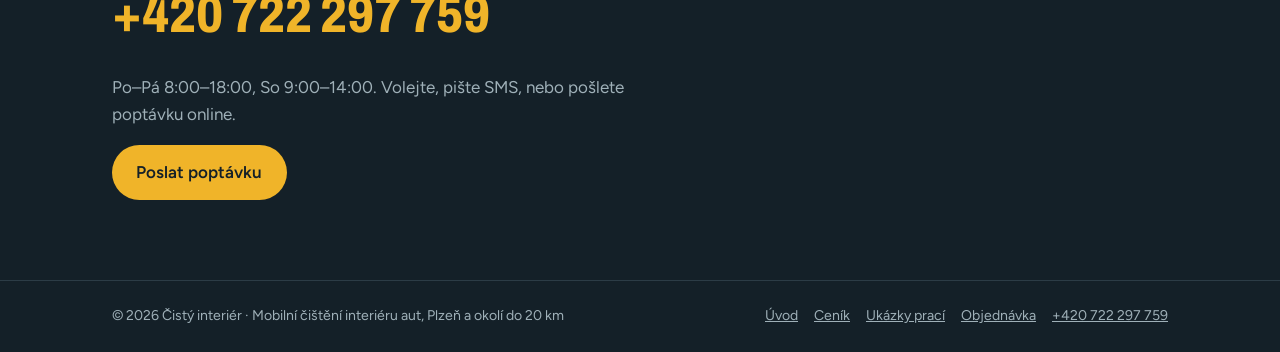
==== commit fb3f428f: "Ceník: balíček Před prodejem 2 990 Kč, doplňkové služby, sleva 10 % do 60 dnů" ====
--- a/cenik.html
+++ b/cenik.html
@@ -13,9 +13,9 @@
 <meta charset="utf-8">
 <meta name="viewport" content="width=device-width, initial-scale=1, viewport-fit=cover">
 <title>Ceník čištění interiéru auta Plzeň | Čistý interiér</title>
-<meta name="description" content="Ceník mobilního čištění interiéru auta v Plzni: Základ 1 290 Kč, Komplet s tepováním sedaček 2 190 Kč. Doprava vždy zdarma.">
+<meta name="description" content="Ceník mobilního čištění interiéru auta v Plzni: Základ 1 290 Kč, Komplet s tepováním sedaček 2 190 Kč, Před prodejem 2 990 Kč. Doplňky: ozon, ošetření plastů, tekuté stěrače. Doprava vždy zdarma.">
 <meta property="og:title" content="Ceník – Čistý interiér Plzeň">
-<meta property="og:description" content="Ceník mobilního čištění interiéru auta v Plzni: Základ 1 290 Kč, Komplet s tepováním sedaček 2 190 Kč. Doprava vždy zdarma.">
+<meta property="og:description" content="Ceník mobilního čištění interiéru auta v Plzni: Základ 1 290 Kč, Komplet s tepováním sedaček 2 190 Kč, Před prodejem 2 990 Kč. Doplňky: ozon, ošetření plastů, tekuté stěrače. Doprava vždy zdarma.">
 <meta property="og:locale" content="cs_CZ">
 <meta property="og:url" content="https://cistyinterierplzen.cz/cenik">
 <meta property="og:type" content="website">
@@ -31,7 +31,8 @@
 <link rel="preconnect" href="https://fonts.googleapis.com">
 <link rel="preconnect" href="https://fonts.gstatic.com" crossorigin>
 <link rel="stylesheet" href="https://fonts.googleapis.com/css2?family=Archivo:wdth,wght@75..100,600..800&family=Figtree:wght@400;500;600&display=swap">
-<link rel="stylesheet" href="/site.css?v=3">
+<link rel="stylesheet" href="/site.css?v=4">
+<script defer src="https://umami.jandolejs.cz/script.js" data-website-id="bc774116-2fc9-499b-b918-6035729e1bee"></script>
 </head>
 <body>
 
@@ -51,7 +52,7 @@
     <div class="page-hero">
       <p class="eyebrow" style="color:var(--signal)">Ceník</p>
       <h1>Čištění interiéru od <em>1 290 Kč</em></h1>
-      <p class="lead">Dva jasné balíčky pro osobní auta. Přijedeme k vám, doprava je v ceně. Konečnou cenu vám řekneme předem.</p>
+      <p class="lead">Tři jasné balíčky pro osobní auta. Přijedeme k vám, doprava je v ceně. Konečnou cenu vám řekneme předem.</p>
       <div class="cta-row">
         <a class="btn btn-primary" href="/objednavka">Objednat čištění</a>
         <a class="btn btn-ghost" href="tel:+420722297759">Zavolat +420 722 297 759</a>
@@ -65,7 +66,7 @@
   <div class="wrap">
     <div class="section-head">
       <p class="eyebrow">Balíčky</p>
-      <h2>Základ, nebo Komplet</h2>
+      <h2>Základ, Komplet, nebo Před prodejem</h2>
       <p>Komplet navíc obsahuje mokré čištění (tepování) všech sedaček. Ceny platí pro osobní auto.</p>
     </div>
     <div class="prices">
@@ -95,6 +96,18 @@
         <p class="time">Trvá 2,5–3 hodiny. Sedačky schnou ještě několik hodin.</p>
         <a class="btn btn-outline" href="/objednavka?balicek=komplet">Objednat Komplet</a>
       </article>
+      <article class="price">
+        <div class="price-top"><h3>Před prodejem</h3><span class="tag">Ušetříte 600 Kč</span></div>
+        <div class="amount">2 990 <small>Kč</small></div>
+        <ul>
+          <li>Vše z balíčku Komplet včetně tepování sedaček</li>
+          <li>Čištění ozonem – pryč se zápachem</li>
+          <li>Ošetření plastů speciálním přípravkem</li>
+          <li>Tekuté stěrače na čelní sklo</li>
+        </ul>
+        <p class="time">Auto připravené na fotky i prohlídku kupujícím. Trvá 3–3,5 hodiny.</p>
+        <a class="btn btn-outline" href="/objednavka?balicek=pred">Objednat Před prodejem</a>
+      </article>
     </div>
     <div class="extras">
       <table>
@@ -107,6 +120,17 @@
         </tbody>
       </table>
     </div>
+    <div class="extras">
+      <table>
+        <caption>Doplňkové služby</caption>
+        <tbody>
+          <tr><td>Čištění ozonem (zápach z cigaret, zvířat, plísně)</td><td>+ 600 Kč</td></tr>
+          <tr><td>Ošetření plastů speciálním přípravkem</td><td>+ 300 Kč</td></tr>
+          <tr><td>Tekuté stěrače na čelní sklo</td><td>+ 500 Kč</td></tr>
+        </tbody>
+      </table>
+    </div>
+    <p class="loyalty"><strong>Sleva 10 % pro stálé zákazníky:</strong> když si další čištění objednáte do 60 dnů od posledního, dostanete slevu 10 %.</p>
     <p class="note">Čištění exteriéru zatím nenabízíme. Brzy přidáme.</p>
   </div>
 </section>
@@ -156,6 +180,10 @@
       <details>
         <summary>Jak se platí?</summary>
         <p>Hotově nebo QR platbou na místě po předání auta. Vždy vystavíme fakturu, nejsme plátci DPH.</p>
+      </details>
+      <details>
+        <summary>Jak funguje sleva 10 %?</summary>
+        <p>Když si další čištění objednáte do 60 dnů od toho předchozího, dostanete na něj slevu 10 %. Stačí to zmínit při objednávce.</p>
       </details>
       <details>
         <summary>Myjete i auto zvenku?</summary>
@@ -187,6 +215,6 @@
   </div>
 </footer>
 
-<script src="/site.js?v=3" defer></script>
+<script src="/site.js?v=6" defer></script>
 </body>
 </html>
--- a/site.css
+++ b/site.css
@@ -108,7 +108,8 @@
 .include p { margin: 0; color: var(--muted); font-size: 0.97rem; }
 
 /* Pricing */
-.prices { display: grid; grid-template-columns: repeat(2, minmax(0, 1fr)); gap: 1.25rem; }
+.prices { display: grid; grid-template-columns: repeat(3, minmax(0, 1fr)); gap: 1.25rem; }
+@media (max-width: 1000px) { .prices { grid-template-columns: minmax(0, 1fr); max-width: 36rem; } }
 .price { background: var(--surface); border: 1px solid var(--line); border-radius: 14px; padding: 1.75rem; display: grid; gap: 1.25rem; align-content: start; }
 .price.featured { border: 2px solid var(--accent); }
 .price-top { display: flex; justify-content: space-between; align-items: baseline; gap: 1rem; flex-wrap: wrap; }
@@ -131,6 +132,11 @@
 .extras td:last-child { text-align: right; font-weight: 600; font-variant-numeric: tabular-nums; white-space: nowrap; }
 .note { color: var(--muted); font-size: 0.92rem; margin: 1rem 0 0; }
 .more-link { margin: 1.5rem 0 0; font-weight: 600; }
+.loyalty { margin: 1.25rem 0 0; padding: 1rem 1.25rem; border-radius: 12px; border: 2px dashed var(--accent); background: var(--surface); }
+.checks { border: 0; padding: 0; margin: 0; }
+.checks legend { font-size: 0.85rem; font-weight: 600; color: var(--band-muted); margin-bottom: 0.35rem; padding: 0; }
+.checks label { display: flex; align-items: center; gap: 0.55rem; color: #eef3f4; font-size: 0.95rem; font-weight: 400; padding: 0.2rem 0; cursor: pointer; }
+.field.checks input { width: 1.1rem; height: 1.1rem; padding: 0; flex: none; margin: 0; accent-color: var(--signal); }
 
 /* Info cards (subpages) */
 .cards { display: grid; grid-template-columns: repeat(3, minmax(0, 1fr)); gap: 1.25rem; }
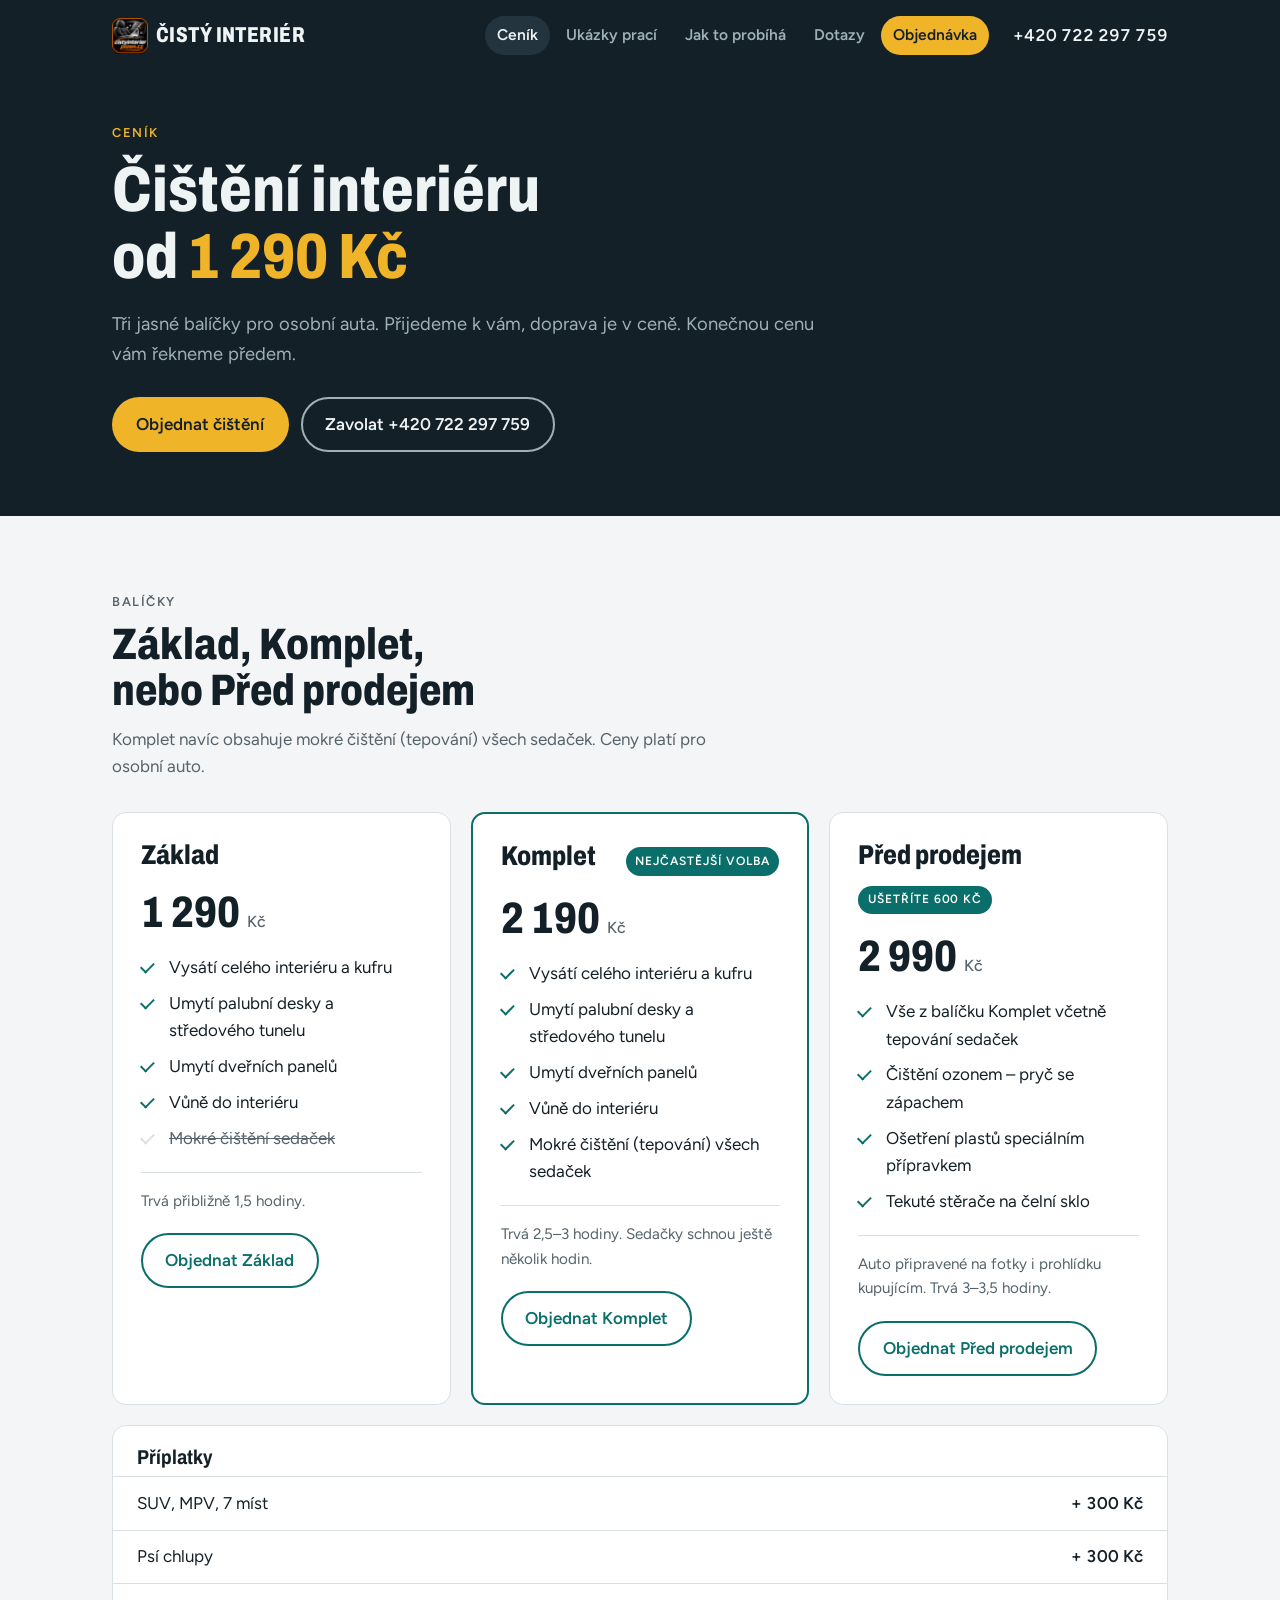
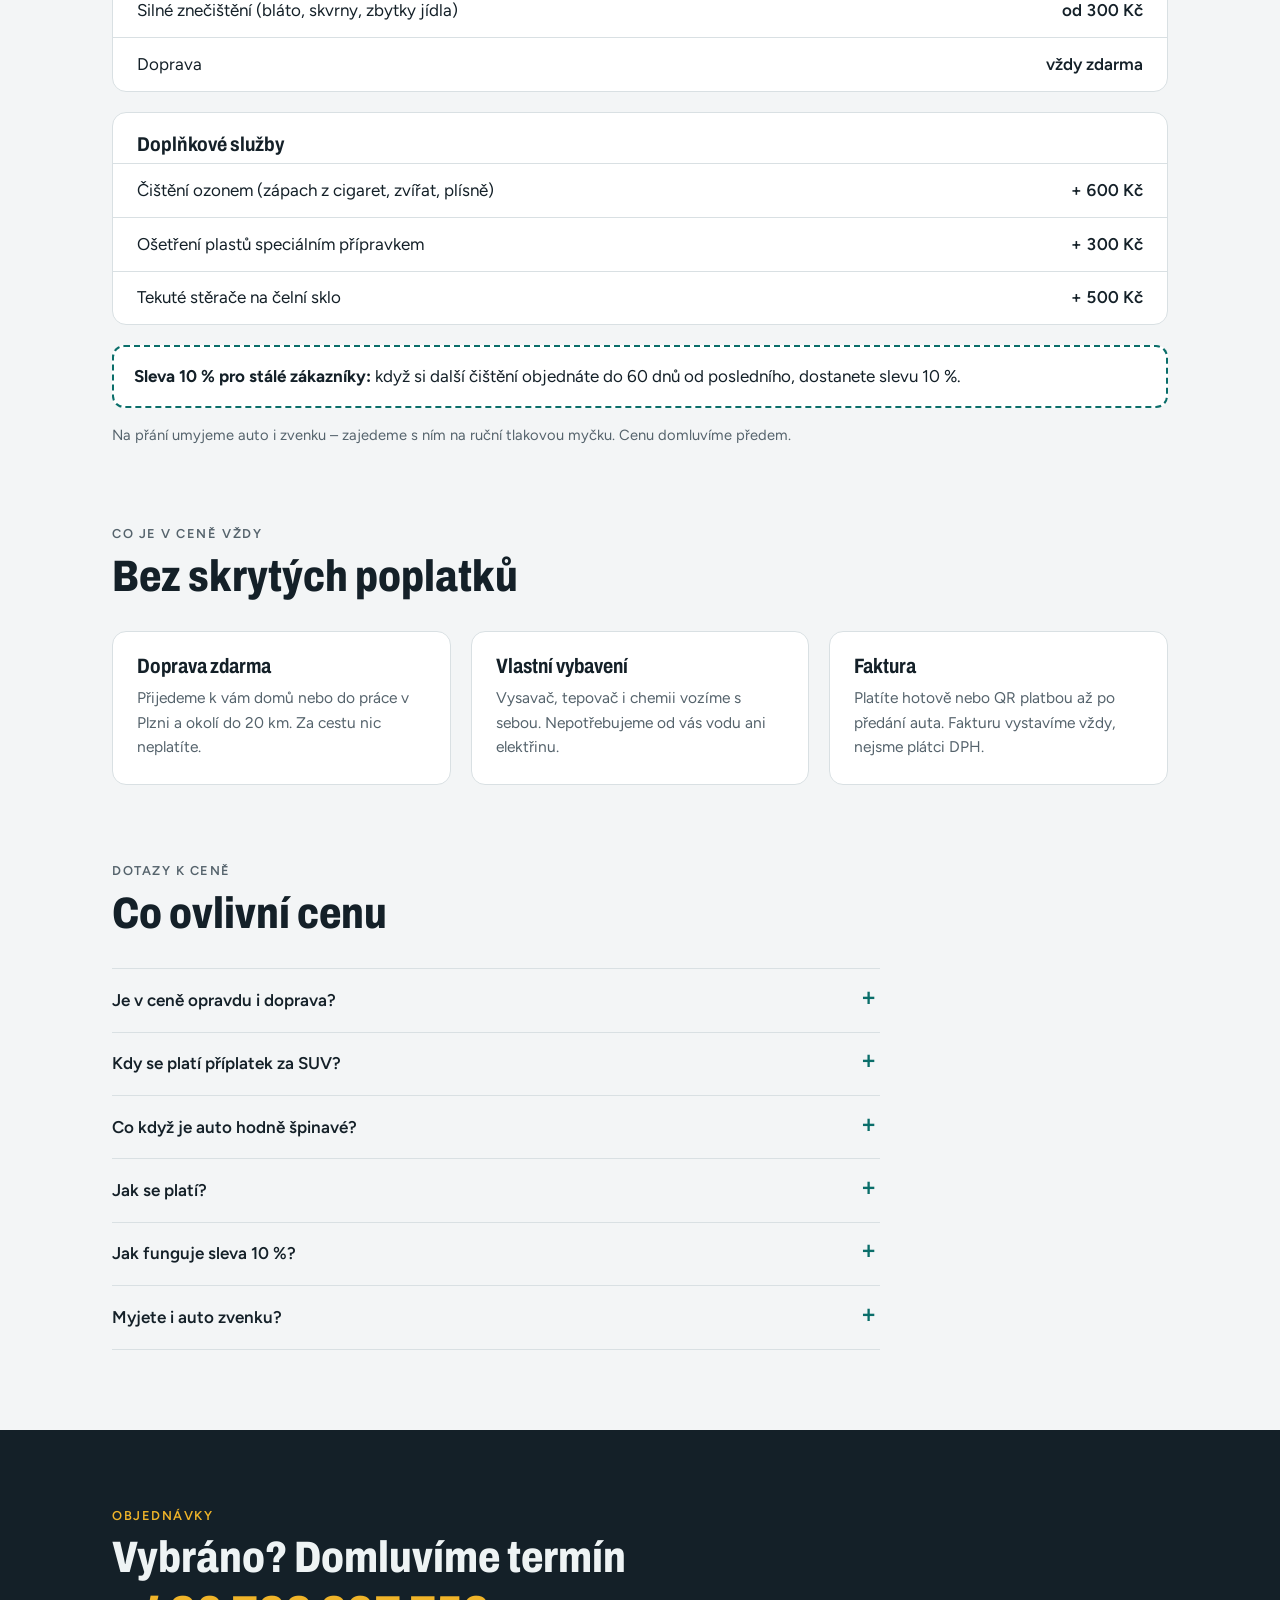
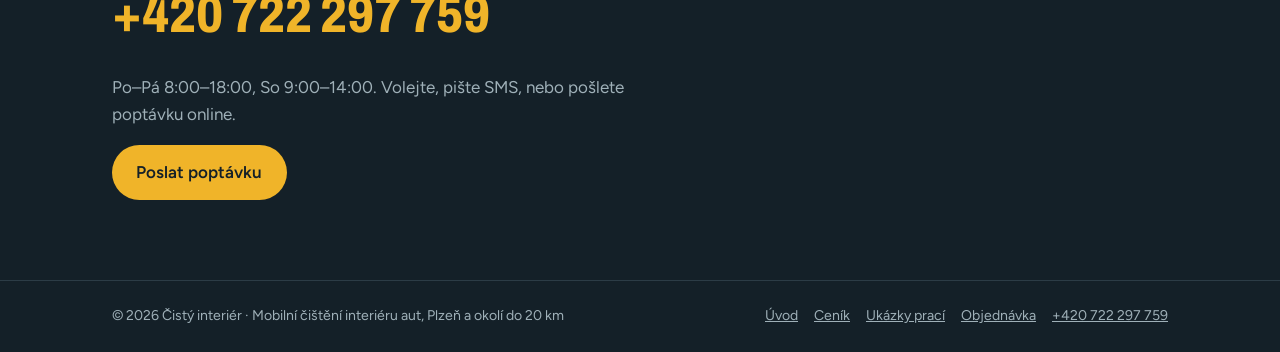
==== commit 41e57679: "Texty: mytí exteriéru na přání, nezávazná poptávka" ====
--- a/cenik.html
+++ b/cenik.html
@@ -131,7 +131,7 @@
       </table>
     </div>
     <p class="loyalty"><strong>Sleva 10 % pro stálé zákazníky:</strong> když si další čištění objednáte do 60 dnů od posledního, dostanete slevu 10 %.</p>
-    <p class="note">Čištění exteriéru zatím nenabízíme. Brzy přidáme.</p>
+    <p class="note">Na přání umyjeme auto i zvenku – zajedeme s ním na ruční tlakovou myčku. Cenu domluvíme předem.</p>
   </div>
 </section>
 
@@ -187,7 +187,7 @@
       </details>
       <details>
         <summary>Myjete i auto zvenku?</summary>
-        <p>Zatím ne, čistíme jen interiér. Čištění exteriéru brzy přidáme.</p>
+        <p>Ano, pokud si to přejete. S autem zajedeme na ruční tlakovou myčku a umyjeme ho zvenku. Cenu domluvíme předem.</p>
       </details>
     </div>
   </div>
